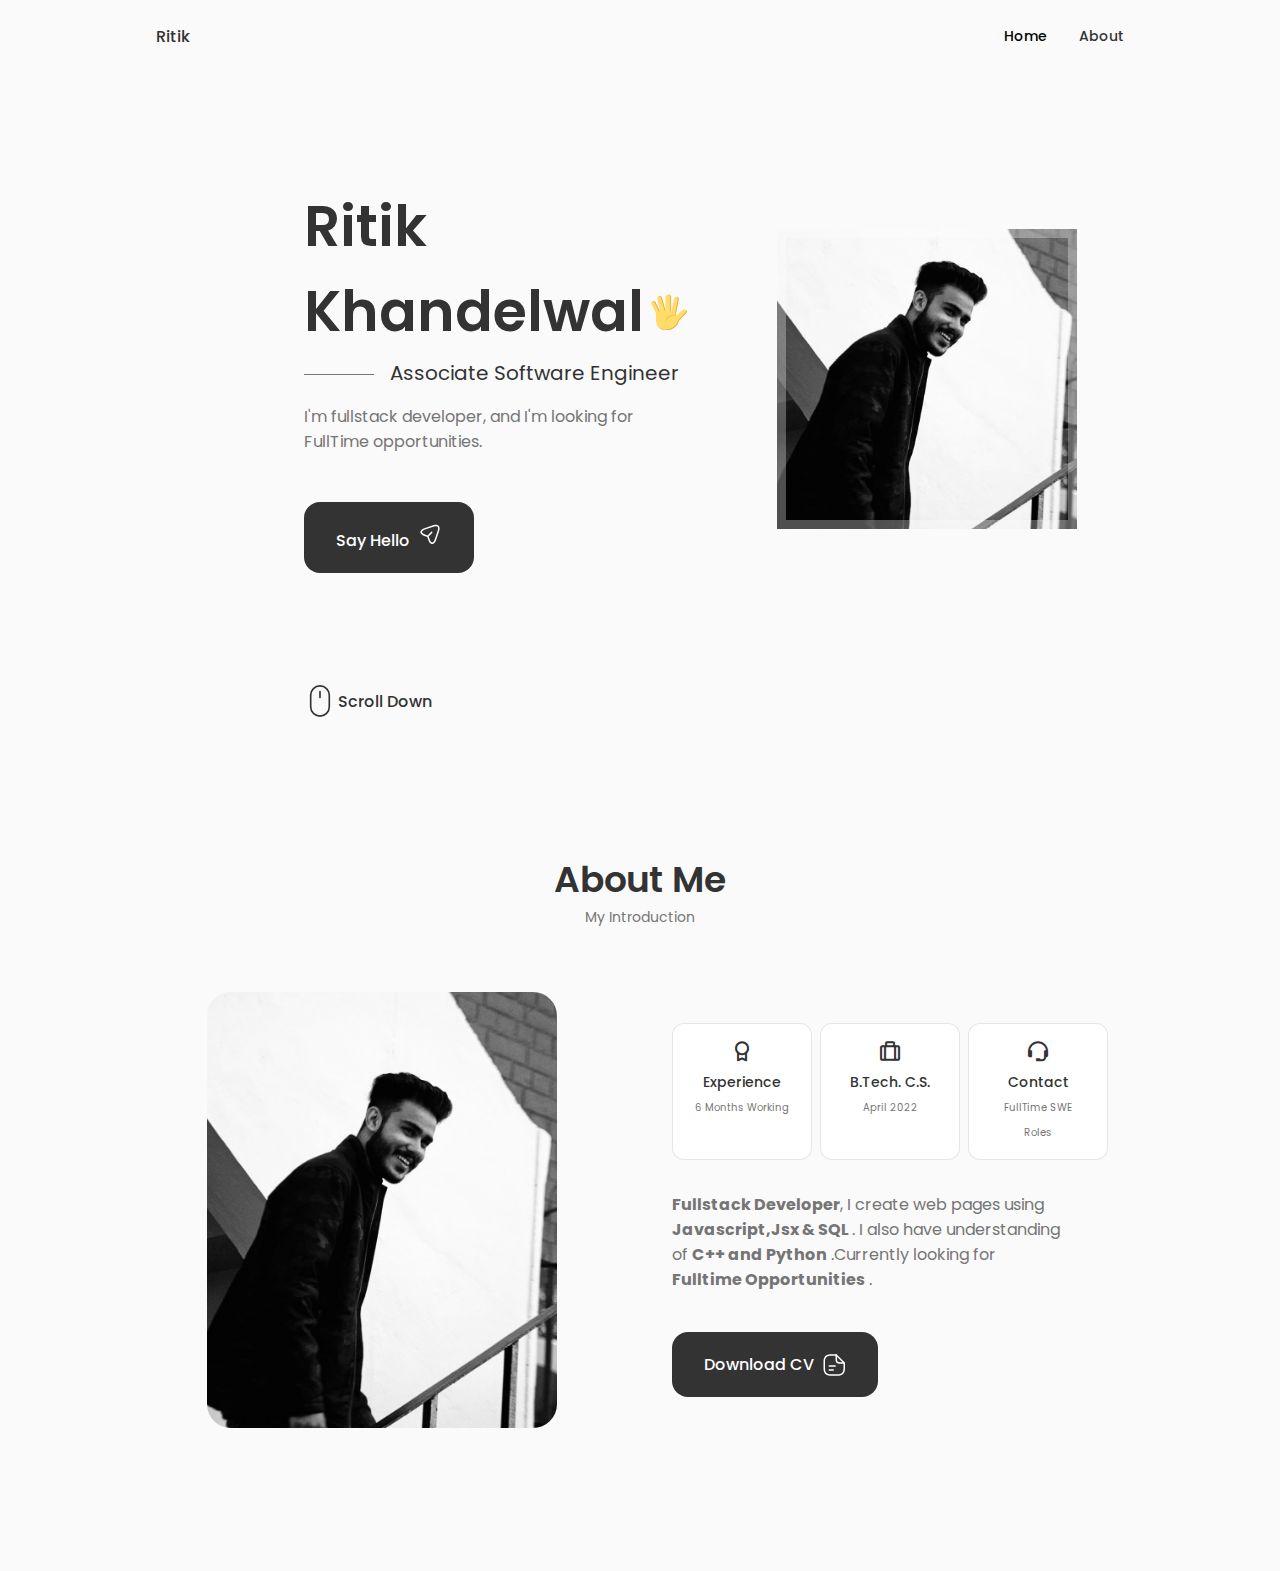
==== index.html @ 52bcab6a "Updates" ====
<!doctype html><html lang="en"><head><meta charset="utf-8"/><link rel="icon" href="/favicon.ico"/><meta name="viewport" content="width=device-width,initial-scale=1"/><meta name="theme-color" content="#000000"/><meta name="description" content="Web site created using create-react-app"/><link rel="apple-touch-icon" href="/logo192.png"/><link rel="manifest" href="/manifest.json"/><link href="https://unpkg.com/boxicons@2.1.4/css/boxicons.min.css" rel="stylesheet"><link rel="stylesheet" href="https://unicons.iconscout.com/release/v4.0.0/css/line.css"><title>React App</title><script defer="defer" src="/static/js/main.641a1249.js"></script><link href="/static/css/main.b0d79cff.css" rel="stylesheet"></head><body><noscript>You need to enable JavaScript to run this app.</noscript><div id="root"></div></body></html>
---- static/css/main.b0d79cff.css ----
@import url(https://fonts.googleapis.com/css2?family=Poppins:wght@400;500;600&display=swap);.main{margin-bottom:111px}:root{--header-height:3rem;--hue:0;--sat:0%;--title-color:hsl(var(--hue),var(--sat),20%);--title-color-dark:hsl(var(--hue),var(--sat),0%);--text-color:hsl(var(--hue),var(--sat),46%);--body-color:hsl(var(--hue),var(--sat),98%);--container-color:#fff;--body-font:"Poppins",sans-serif;--big-font-size:3.5rem;--h1-font-size:2.25rem;--h2-font-size:1.5rem;--h3-font-size:1.25rem;--normal-font-size:1rem;--small-font-size:0.875rem;--smaller-font-size:0.813rem;--tiny-font-size:0.625rem;--font-normal:400;--font-medium:500;--font-semi-bold:600;--mb-0-25:0.25rem;--mb-0-5:0.5rem;--mb-0-75:0.75rem;--mb-1:1rem;--mb-1-5:1.5rem;--mb-2:2rem;--mb-2-5:2.5rem;--mb-3:3rem;--z-tooltip:10;--z-fixed:100;--z-modal:1000}@media screen and (max-width:992px){:root{--big-font-size:2.75rem;--h1-font-size:1.5rem;--h2-font-size:1.25rem;--h3-font-size:1rem;--normal-font-size:0.938rem;--small-font-size:0.813rem;--smaller-font-size:0.75rem}}*{box-sizing:border-box;margin:0;padding:0}html{scroll-behavior:smooth}body,button,input,textarea{font-family:Poppins,sans-serif;font-family:var(--body-font);font-size:1rem;font-size:var(--normal-font-size)}body{background-color:#fafafa;background-color:var(--body-color);color:#757575;color:var(--text-color)}h1,h2,h3{color:#333;color:var(--title-color);font-weight:600;font-weight:var(--font-semi-bold)}ul{list-style:none}a{text-decoration:none}button{border:none;cursor:pointer;outline:none}img{height:auto;max-width:100%}.section{padding:6rem 0 2rem}.section__title{color:#333;color:var(--title-color);font-size:2.25rem;font-size:var(--h1-font-size)}.section__subtitle{display:block;font-size:.875rem;font-size:var(--small-font-size);margin-bottom:4rem}.section__subtitle,.section__title{text-align:center}.container{margin-left:auto;margin-right:auto;max-width:968px}.grid{grid-gap:1.5rem;display:grid;gap:1.5rem}.button{background-color:#333;background-color:var(--title-color);border-radius:1rem;color:#fff;color:var(--container-color);display:inline-block;font-weight:500;font-weight:var(--font-medium);padding:1.25rem 2rem}.button:hover{background-color:#000;background-color:var(--title-color-dark)}.button__icon{margin-left:.5rem;margin-left:var(--mb-0-5)}.button--flex{align-items:center;display:inline-flex}@media screen and (max-width:992px){.container{margin-left:1.5rem;margin-left:var(--mb-1-5);margin-right:1.5rem;margin-right:var(--mb-1-5)}.button{padding:1rem 1.75rem}.button__icon{height:22px;width:22px}}@media screen and (max-width:768px){body{margin:0 0 3rem;margin:0 0 var(--header-height) 0}.section{padding:2rem 0 4rem}.section__subtitle{margin-bottom:3rem;margin-bottom:var(--mb-3)}}@media screen and (max-width:350px){:root{--big-font-size:2.25rem}.container{margin-left:1rem;margin-left:var(--mb-1);margin-right:1rem;margin-right:var(--mb-1)}}.header{background-color:var(--body-color);left:0;position:fixed;top:0;width:100%;z-index:var(--z-fixed)}.nav{align-items:center;-webkit-column-gap:1rem;column-gap:1rem;display:flex;height:calc(var(--header-height) + 1.5rem);justify-content:space-between}.nav__logo,.nav__toggle{color:var(--title-color);font-weight:var(--font-medium)}.nav__list{-webkit-column-gap:2rem;column-gap:2rem;display:flex}.nav__link{align-items:center;color:var(--title-color);display:flex;flex-direction:column;font-size:var(--small-font-size);font-weight:var(--font-medium);transition:.3s}.nav__close,.nav__icon,.nav__toggle{display:none}.active-link,.nav__link:hover{color:var(--title-color-dark)}@media screen and (max-width:768px){.header{bottom:0;top:auto}.nav{height:var(--header-height)}.nav__menu{background-color:var(--body-color);border-radius:1.5rem 1.5rem 0 0;bottom:-100%;box-shadow:0 -1px 4px rgba(0,0,0,.15);left:0;padding:2rem 1.5rem 4rem;position:fixed;transition:.3s;width:100%}.show-menu{bottom:0}.nav__list{grid-gap:2rem;display:grid;gap:2rem;grid-template-columns:repeat(3,1fr)}.nav__icon{font-size:1.2rem}.nav__close{bottom:.5rem;color:var(--title-color);cursor:pointer;font-size:1.5rem;position:absolute;right:1.3rem}.nav__close:hover{color:var(--title-color-dark)}.nav__toggle{cursor:pointer;font-size:1.1rem}.nav__close,.nav__icon,.nav__toggle{display:block}}@media screen and (max-width:350px){.nav__menu{padding:2rem .25rem 4rem}.nav__list{-webkit-column-gap:0;column-gap:0}}.home__container{row-gap:7rem}.home__content{align-items:center;-webkit-column-gap:2rem;column-gap:2rem;grid-template-columns:116px repeat(2,1fr);padding-top:5.5rem}.home__social{grid-row-gap:1rem;display:grid;grid-template-columns:-webkit-max-content;grid-template-columns:max-content;row-gap:1rem}.home__social-icon{color:var(--title-color);font-size:1.25rem}.home__social-icon:hover{color:var(--title-color-dark)}.home__title{font-size:var(--big-font-size);margin-bottom:var(--mb-0-25)}.home__subtitle{font-size:var(--h3-font-size);font-weight:var(--font-normal);margin-bottom:var(--mb-1);padding-left:5.4rem;position:relative}.home__subtitle:before{background-color:var(--text-color);content:"";height:1px;left:0;position:absolute;top:1rem;width:70px}.home__description{margin-bottom:var(--mb-3);max-width:400px}.home__hand{height:38px;margin-left:.4rem;width:38px}.home__img{-webkit-animation:profile__animate 8s ease-in-out 1s infinite;animation:profile__animate 8s ease-in-out 1s infinite;background:url(/static/media/mypic.225e18733a48bb79bcf6.jpg);background-position:50%;background-repeat:no-repeat;background-size:cover;box-shadow:inset 0 0 0 9px hsla(0,0%,100%,.3);height:300px;justify-self:center;order:1;width:300px}@-webkit-keyframes profile__animate{0%{border-radius:60% 40% 30% 70%/60% 30% 70% 40%}50%{border-radius:30% 60% 70% 40%/50% 60% 30% 60%}to{border-radius:60% 40% 30% 70%/60% 30% 70% 40%}}@keyframes profile__animate{0%{border-radius:60% 40% 30% 70%/60% 30% 70% 40%}50%{border-radius:30% 60% 70% 40%/50% 60% 30% 60%}to{border-radius:60% 40% 30% 70%/60% 30% 70% 40%}}.home__scroll{margin-left:9.25rem}.wheel{-webkit-animation:scroll 2s ease infinite;animation:scroll 2s ease infinite}@-webkit-keyframes sroll{0%{-webkit-transform:translateY(0);transform:translateY(0)}30%{-webkit-transform:translateY(3.75rem);transform:translateY(3.75rem)}}@keyframes sroll{0%{-webkit-transform:translateY(0);transform:translateY(0)}30%{-webkit-transform:translateY(3.75rem);transform:translateY(3.75rem)}}.home__scroll-name{color:var(--title-color);font-weight:var(--font-medium);margin-left:2px;margin-right:var(--mb-0-25)}.home__scroll-arrow{color:var(--title-color);font-size:1.25rem}@media screen and (max-width:992px){.home__content{-webkit-column-gap:1.25rem;column-gap:1.25rem;grid-template-columns:100px repeat(2,1fr)}.home__hand{height:26px;width:26px}.home__subtitle{margin-bottom:var(--mb-1);padding-left:3.75rem}.home__subtitle:before{top:.8rem;width:42px}.home__description{margin-bottom:var(--mb-2-5);max-height:none}.home__img{box-shadow:inset 0 0 0 8px hsla(0,0%,100%,.3);height:250px;width:250px}.home__scroll{margin-left:7.5rem}}@media screen and (max-width:768px){.home__content{grid-template-columns:.5fr 3fr;padding-top:3.5rem}.home__img{box-shadow:inset 0 0 0 6px hsla(0,0%,100%,.3);height:200px;justify-self:auto;order:0;width:200px}.home__data{grid-column:1/3}.home__scroll{display:none}}@media screen and (max-width:350px){.home__img{height:180px;width:180px}.home__hand{height:22px;width:22px}}.about__container{align-items:center;-webkit-column-gap:4rem;column-gap:4rem;grid-template-columns:repeat(2,1fr)}.about__img{border-radius:1.5rem;justify-self:center;width:350px}.about__info{gap:.5rem;grid-template-columns:repeat(3,140px);margin-bottom:var(--mb-2)}.about__box{background-color:var(--container-color);border:1px solid rgba(0,0,0,.1);border-radius:.75rem;padding:1rem 1.25rem;text-align:center}.about__icon{color:var(--title-color);font-size:1.5rem;margin-bottom:var(--mb-0-5)}.about__title{font-size:var(--small-font-size);font-weight:var(--font-medium)}.about__subtitle{font-size:var(--tiny-font-size)}.about__description{margin-bottom:var(--mb-2-5);padding:0 4rem 0 0}@media screen and (max-width:992px){.about__container{grid-template-columns:1fr;row-gap:2.5rem}.about__img{width:220px}.about__box{padding:.75rem .5rem}.about__data{text-align:center}.about__info{justify-content:center}.about__description{margin-bottom:2rem;padding:0 5rem}}@media screen and (max-width:576px){.about__info{grid-template-columns:repeat(3,1fr)}.about__description{padding:0}}@media screen and (max-width:350px){.about__info{grid-template-columns:repeat(2,1fr)}}
/*# sourceMappingURL=main.b0d79cff.css.map*/
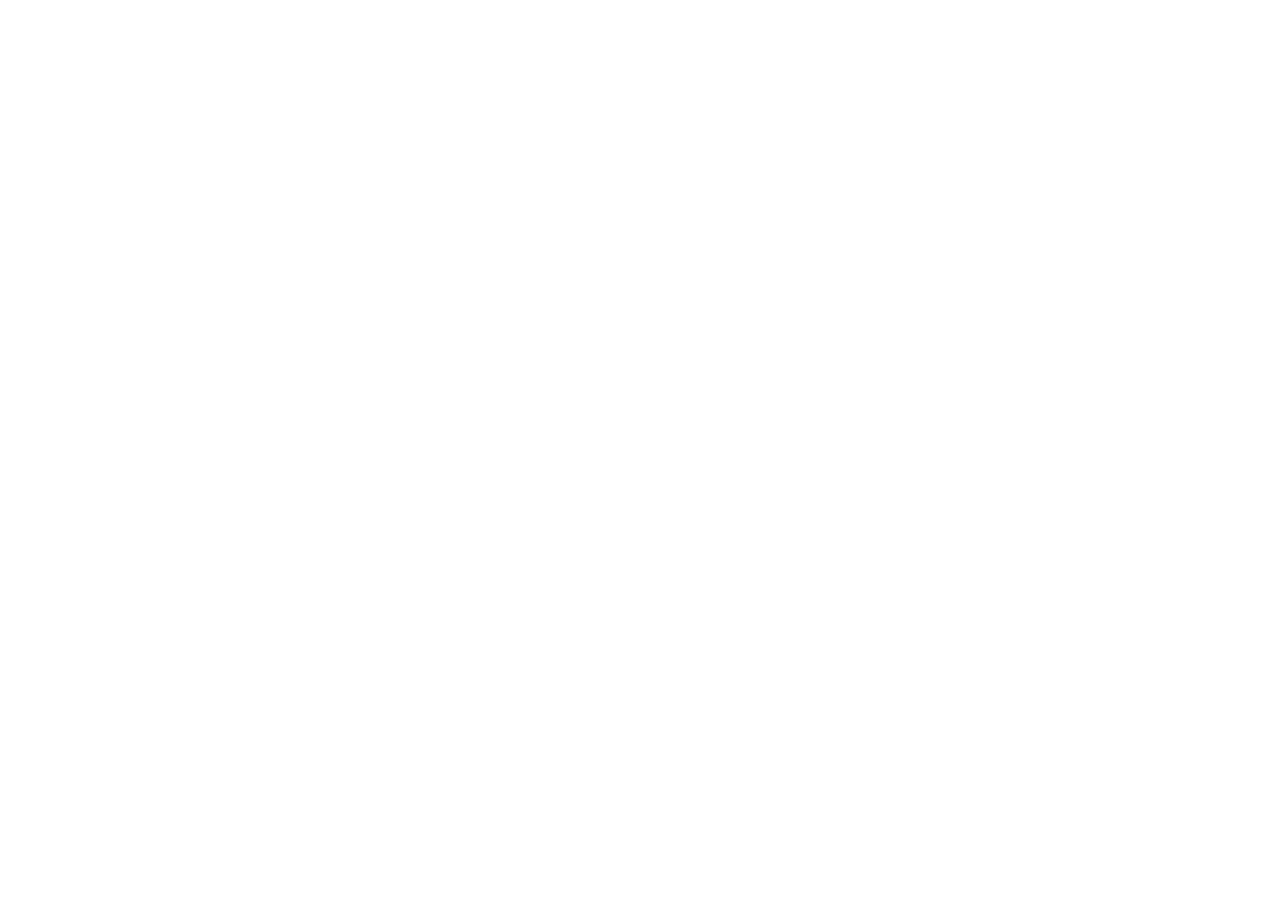
==== commit 7fab5871: "Updates" ====
--- a/index.html
+++ b/index.html
@@ -1 +1 @@
-<!doctype html><html lang="en"><head><meta charset="utf-8"/><link rel="icon" href="/favicon.ico"/><meta name="viewport" content="width=device-width,initial-scale=1"/><meta name="theme-color" content="#000000"/><meta name="description" content="Web site created using create-react-app"/><link rel="apple-touch-icon" href="/logo192.png"/><link rel="manifest" href="/manifest.json"/><link href="https://unpkg.com/boxicons@2.1.4/css/boxicons.min.css" rel="stylesheet"><link rel="stylesheet" href="https://unicons.iconscout.com/release/v4.0.0/css/line.css"><title>React App</title><script defer="defer" src="/static/js/main.641a1249.js"></script><link href="/static/css/main.b0d79cff.css" rel="stylesheet"></head><body><noscript>You need to enable JavaScript to run this app.</noscript><div id="root"></div></body></html>+<!doctype html><html lang="en"><head><meta charset="utf-8"/><link rel="icon" href="/olio/favicon.ico"/><meta name="viewport" content="width=device-width,initial-scale=1"/><meta name="theme-color" content="#000000"/><meta name="description" content="Web site created using create-react-app"/><link rel="apple-touch-icon" href="/olio/logo192.png"/><link rel="manifest" href="/olio/manifest.json"/><link href="https://unpkg.com/boxicons@2.1.4/css/boxicons.min.css" rel="stylesheet"><link rel="stylesheet" href="https://unicons.iconscout.com/release/v4.0.0/css/line.css"><title>React App</title><script defer="defer" src="/olio/static/js/main.f44f0f33.js"></script><link href="/olio/static/css/main.d793f72e.css" rel="stylesheet"></head><body><noscript>You need to enable JavaScript to run this app.</noscript><div id="root"></div></body></html>